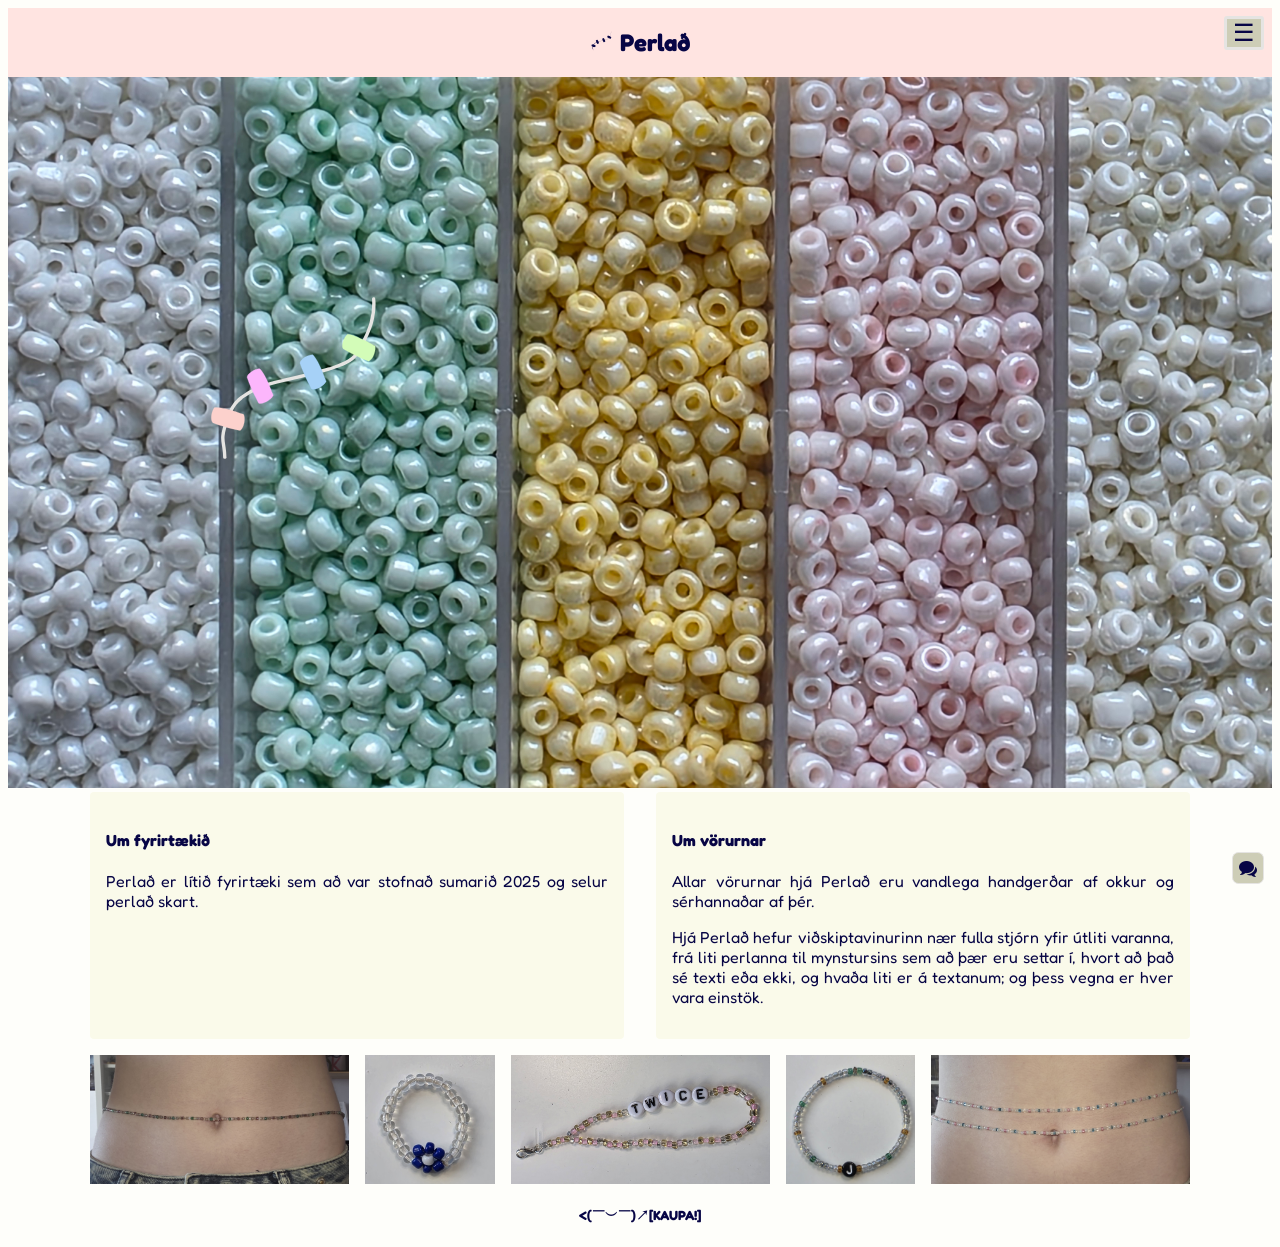
==== Index.html @ db684f69 "File name fix" ====
<!DOCTYPE html>
<html lang="en">
<head>
    <meta charset="UTF-8">
    <meta name="viewport" content="width=device-width, initial-scale=1.0">
    <title>Perlað</title>
    <link rel="icon" type="image/svg" href="SVG/Logo.svg">
    <link rel="stylesheet" href="CSS/styles.min.css">
    <link rel="preconnect" href="https://fonts.googleapis.com">
    <link rel="preconnect" href="https://fonts.gstatic.com" crossorigin>
    <link href="https://fonts.googleapis.com/css2?family=Fredoka:wght@300..700&display=swap" rel="stylesheet">
</head>
<body>
    <div class="topnav pink">
        <div class="shh">
            <h2><a href="Index.html"><span class="icon-Logo"></span> Perlað</a></h2>
        </div>
        <section class="menubar">
        <!-- Hamburger Menu (for mobile) -->
        <input type="checkbox" id="inputMenu">
        <label for="inputMenu" class="labelMenu">☰</label>
        <!-- Top Menu Links -->
        <!-- Navbar -->
        <div class="topmenu">
            <section class="links">
                <a href="Index.html">Forsíða</a>
                <a href="Perlur.html">Perlur</a>
                <a href="Price.html">Verðlisti</a>
                <a href="Shop.html">Vörukaup</a>
                <section class="socialbutts">
                    <a href="#"><span class="icon-facebook2"></span> </a>
                    <a href="#"> <span class="icon-instagram"></span> </a>
                    <a href="#"> <span class="icon-twitter"></span> </a>
                    <a href="#"> <span class="icon-mail"></span></a>
                </section>
            </section>
        </div>
        </section>
    </div>
    <img src="SVG/Logo.svg" class="Logo animate__tada" alt="logo">
    <picture>
            <source media="(min-width:80rem)" srcset="Myndir/Header.jpg">
            <source media="(min-width:60rem)" srcset="Myndir/Header.jpg">
            <source media="(min-width:48rem)" srcset="Myndir/Header.jpg">
            <source media="(min-width:37.5rem)" srcset="Myndir/Header.jpg">
            <source media="(min-width:20rem)" srcset="Myndir/Header.jpg">
            <img src="Myndir/Header.jpg" alt="Header" style="width: 100%;">
    </picture>
    <main class="container">
        <section class="col-2">
            <article>
                <h4>Um fyrirtækið</h4>
                <p>Perlað er lítið fyrirtæki sem að var stofnað sumarið 2025 og selur perlað skart.</p>
            </article>
            <article>
                <h4>Um vörurnar</h4>
                <p>Allar vörurnar hjá Perlað eru vandlega handgerðar af okkur og sérhannaðar af þér.</p>
                <p>Hjá Perlað hefur viðskiptavinurinn nær fulla stjórn yfir útliti varanna, frá liti perlanna til mynstursins sem að þær eru settar í, hvort að það sé texti eða ekki, og hvaða liti er á textanum; og þess vegna er hver vara einstök.</p>
            </article>
        </section>
        <section class="col-5">
            <img src="Myndir/mitti1.jpg" alt="Mittisskraut einfalt" style="width: 100%;">
            <img src="Myndir/hringur.jpg" alt="Hringur með skrauti" style="width: 100%;">
            <img src="Myndir/keychain.jpg" alt="Lyklakippa með lobster claw festingu" style="width: 100%;">
            <img src="Myndir/armband.jpg" alt="Armband með texta" style="width: 100%;">
            <img src="Myndir/mitti2.jpg" alt="Mittisskraut tvöfalt" style="width: 100%;">
        </section>
    </main>
    <footer class="shh">
        <a href="Shop.html"><h5><(￣︶￣)↗[KAUPA!]</h5></a>
    </footer>
    <!--spjallbox-->
    <section class="chatbox">
        <input type="checkbox" id="check">
        <label for="check"><span class="icon-bubbles2"></span></label>
        <div class="chat-content">
            <p>Hvernig get ég aðstoðað þig?</p>
            <form action="#" method="get">
                <textarea placeholder="Skrifaðu skilaboð..." rows="5"></textarea>
                <div><input type="text" name="name" required placeholder="Nafn"></div>
                <div><input type="email" name="email" required placeholder="Tölvupóstfang"></div>
                <button type="submit">Senda skilaboð</button>
            </form>
        </div>
    </section>
</body>
</html>
---- CSS/styles.min.css ----
[data-theme=light],:root:not([data-theme=dark]),:host(:not([data-theme=dark])){color-scheme:light;background-color:#fefefa;color:#070545;--chatbox-a:#cdcdb6;--chatbox-b:#e5e4e2;--chatbox-c:#ebebcf;--chatbox-d:#fafaea;--chatbox-e:#f0f0c7;--chatbox-f:#070545;--table-a:#fefefa;--table-b:#f0efb9;--table-c:#fffdd0;--table-d:#ffed9c;--form-back:#07054574;
.pink{background-color:#ffe4e1;}
.yellow{background-color:#fffdd0;}
.green{background-color:#e9ffdb;}
.blue{background-color:#f0f8ff;}
.purple{background-color:#fae6fa;}
article{background-color:#fafaea;margin-bottom:1em;padding:1em 1em;border-radius:.25em;}
.container{width:100%;margin-right:auto;margin-left:auto;}
a{color:#2633c9;}
.shh,.overview{
a{color:#070545;}
}
*,*::before,*::after{box-sizing:border-box;}
}
@media only screen and (prefers-color-scheme:dark){
:root:not([data-theme]),:host(:not([data-theme])){color-scheme:dark;background-color:#070545;color:#fefefa;--chatbox-a:#06248f;--chatbox-b:#2152b5;--chatbox-c:#5b64e4;--chatbox-d:#3460b9;--chatbox-e:#2515d3;--chatbox-f:#fefefa;--table-a:#070545;--table-b:#010021;--table-c:#020120;--table-d:#0e2bad;--form-back:#fefefa74;
.pink{background-color:#d64271;}
.yellow{background-color:#ecac2c;}
.green{background-color:#5bdb37;}
.blue{background-color:#2f82d5;}
.purple{background-color:#c722c7;}
article{background-color:#09065e;}
a{color:#f5fda7;}
.shh,.overview{
a{color:#fefefa;}
}
}
}
h1{font-family:fredoka;}
h2{font-family:fredoka}
h3{font-family:fredoka}
h4{font-family:fredoka}
h5{font-family:fredoka}
h6{font-family:fredoka}
p{font-family:fredoka;text-align:justify}
a{font-family:fredoka}
li{font-family:fredoka}
form{font-family:fredoka}
option{font-family:fredoka}
select{font-family:fredoka}
input:not([type=checkbox],[type=radio]),select,textarea{margin-bottom:1em}
input:not([type=checkbox],[type=radio],[type=range],[type=file]),select,textarea{appearance:none;padding:.75em 1em}
input:not([type=checkbox],[type=radio]),button[type=submit],select,textarea{width:100%;}
input:not([type=checkbox],[type=radio],[type=range]){height:calc(1em * 1.5em + .75em * 2 + .0625em * 2)}
input:not([type=submit],[type=button],[type=reset],[type=checkbox],[type=radio],[type=file]),:where(select,textarea){outline-width:.0625em;}
[type=submit],[type=reset],[type=button]{margin-bottom:1em}
.col-2,.col-3,.col-4,.col-5,.col-6{display:grid;grid-template-columns:1fr}
@media only screen and (min-width:48em){
.col-4{display:grid;grid-template-columns:1fr 1fr;column-gap:2em}
.col-5{display:grid;grid-template-columns:1fr 1fr;column-gap:2em}
.col-6{display:grid;grid-template-columns:1fr 1fr 1fr;column-gap:2em}
}
@media only screen and (min-width:60em){
.col-2{grid-template-columns:1fr 1fr;column-gap:2em}
.col-3{grid-template-columns:repeat(3,1fr);column-gap:2em}
.col-4{grid-template-columns:repeat(4,1fr);column-gap:1em}
.col-5{grid-template-columns:2fr 1fr 2fr 1fr 2fr;column-gap:1em}
.col-6{grid-template-columns:repeat(6,1fr);column-gap:1em}
}
@media only screen and (min-width:80em){
.col-4{column-gap:2em;}
.col-6{column-gap:2em;}
}
:root,:host{border-radius:.25em;border-width:.0625em}
footer{text-align:center}
.perlur{text-align:center}
.shh{
a{text-decoration:none;}
}
.overview{text-align:center;}
.inlineLabel label{display:inline}
.letters{width:100%;table-layout:fixed}
.letters th:nth-child(1),.letters td:nth-child(1),.letters tfoot td:nth-child(1){text-align:right}
.symbols{width:100%;table-layout:fixed}
.symbols th:nth-child(1),.symbols td:nth-child(1),.symbols tfoot td:nth-child(1){text-align:right}
table{margin-top:0;margin-bottom:1em;font-family:fredoka}
thead{border:none;clip:rect(0 0 0 0);height:1px;margin:-1px;overflow:hidden;padding:0;position:absolute;width:1px}
table,thead,td,tfoot{border:2px solid var(--table-d);border-collapse:collapse}
tr{display:block;border-bottom:1px solid var(--table-b)}
tr:nth-child(odd) td{background-color:var(--table-a)}
tr:nth-child(even) td{background-color:var(--table-c)}
thead{border-bottom:.1875em solid var(--table-b)}
tfoot th,tfoot td{border-top:.1875em solid var(--table-b)}
td{display:block;text-align:right}
td::before{content:attr(data-label);float:left}
@media (min-width:600px){
.container{max-width:510px;padding-right:0;padding-left:0}
thead{display:table-header-group;position:relative;width:auto;overflow:visible}
td{display:table-cell;text-align:center}
td::before{content:none;clear:both}
tr{display:table-row;border-bottom:none}
.letters{width:100%;table-layout:fixed}
.letters th:nth-child(1),.letters td:nth-child(1),.letters tfoot td:nth-child(1){width:15%;text-align:left}
.symbols{width:100%;table-layout:fixed}
.symbols th:nth-child(1),.symbols td:nth-child(1),.symbols tfoot td:nth-child(1){width:20%;text-align:left}
}
fieldset{border:1px solid var(--table-d);border-radius:4px;padding:.5em;margin-bottom:1em}
legend{padding:0 .5em}
dialog>article>header .close,dialog>article>header :is(a,button)[rel=prev]{margin:0;margin-left:1em;padding:0;float:right}
dialog>article .close,dialog>article :is(a,button)[rel=prev]{display:block;width:1em;height:1em;margin-top:calc(1em * -1);margin-bottom:1em;margin-left:auto;border:none;background-image:url("data:image/svg+xml,%3Csvg xmlns='http://www.w3.org/2000/svg' width='24' height='24' viewBox='0 0 24 24' fill='none' stroke='rgb(255, 0, 0)' stroke-width='3' stroke-linecap='round' stroke-linejoin='round'%3E%3Cline x1='18' y1='6' x2='6' y2='18'%3E%3C/line%3E%3Cline x1='6' y1='6' x2='18' y2='18'%3E%3C/line%3E%3C/svg%3E");background-position:center;background-size:auto 1em;background-repeat:no-repeat;background-color:transparent;opacity:1}
dialog>article{width:100%;max-height:calc(100vh - 1em * 2);margin:1em;overflow:auto}
dialog{display:flex;z-index:999;position:fixed;top:0;right:0;bottom:0;left:0;align-items:center;justify-content:center;width:inherit;min-width:100%;height:inherit;min-height:100%;padding:0;border:0;backdrop-filter:blur(.375em);background-color:var(--form-back);color:var(--chatbox-f);}
dialog>article .close:is([aria-current]:not([aria-current=false]),:hover,:active,:focus),dialog>article :is(a,button)[rel=prev]:is([aria-current]:not([aria-current=false]),:hover,:active,:focus){opacity:1;}
dialog:not([open]),dialog[open=false]{display:none;}
select:not([multiple],[size]){padding-right:calc(1em + 1.5em);padding-left:1em;padding-inline-start:1em;padding-inline-end:calc(1em + 1.5rem);background-image:url("data:image/svg+xml,%3Csvg xmlns='http://www.w3.org/2000/svg' width='24' height='24' viewBox='0 0 24 24' fill='none' stroke='rgb(136, 145, 164)' stroke-width='2' stroke-linecap='round' stroke-linejoin='round'%3E%3Cpolyline points='6 9 12 15 18 9'%3E%3C/polyline%3E%3C/svg%3E");background-position:center right .75em;background-size:1em auto;background-repeat:no-repeat;}
.buy{
input[type=submit]{border-color:var(--chatbox-e);background-color:var(--chatbox-e);}
}
article>header,article>footer{margin-right:calc(1em * -1);margin-left:calc(1em * -1);padding:calc(1em * .66) 1em;}
.Logo{display:block;position:absolute;top:150px;left:50px;z-index:5;width:100px;}
.grid{grid-column-gap:1em;grid-row-gap:1em;display:grid;grid-template-rows:1fr;text-align:left;}
.grid>*{min-width:0;}
@media screen and (min-width:768px){
.Logo{top:175px;left:80px;width:140px;}
.container{max-width:700px}
.grid{grid-template-rows:repeat(auto-fit,minmax(0%,1fr));}
dialog>article{max-width:700px}
}
@media screen and (min-width:960px){
.Logo{top:225px;left:100px;width:170px;}
.container{max-width:950px;}
}
@media screen and (min-width:1280px){
.Logo{top:275px;left:200px;width:200px;}
.container{max-width:1100px;}
}
.topnav{display:grid;grid-template-columns:1fr;}
.topnav div:first-child{text-align:center;}
#inputMenu{display:none}
.topnav label{position:fixed;right:1rem;top:1rem;font-size:1.5rem;border:solid var(--chatbox-b);border-radius:3px;padding:0 6px;background-color:var(--chatbox-a);z-index:99;}
#inputMenu:checked~label{background-color:var(--chatbox-b);color:var(--chatbox-a);}
.topmenu{position:fixed;top:3.5em;right:-40em;width:92%;border:1px solid var(--chatbox-b);border-radius:4px;background-color:var(--chatbox-a);z-index:9;transition:right .5s ease-out;}
.topnav #inputMenu:checked~.topmenu{right:1em;transition:right .5s ease-out;}
.topmenu a{display:block;text-align:center;padding:.5em;border-bottom:1px solid var(--chatbox-b);text-decoration:none;}
.socialbutts{display:flex;flex-flow:row;margin:0;justify-content:space-evenly;align-items:center;padding:.5em;}
.socialbutts a{display:inline-block;text-decoration:none;border:0;padding:0 4px;}
@media screen and (max-width:950px){
.topmenu{position:fixed;top:3.5em;right:-90em;}
}
@media screen and (min-width:960px){
.topmenu{position:fixed;top:3.5em;right:-150em;}
}
#check{display:none;}
.chatbox label{display:block;position:fixed;right:1em;bottom:1em;width:2em;height:2em;background-color:var(--chatbox-a);border:1px solid var(--chatbox-b);border-radius:.4em;cursor:pointer;z-index:9;text-align:center;padding-top:.5em;}
.chatbox label:hover,.chatbox label:focus{background-color:var(--chatbox-b);}
.chat-content{position:fixed;right:-22em;bottom:4em;width:20em;height:26em;border:1px solid var(#ccc);padding:1em;background-color:var(--chatbox-a);border-radius:.4em;transition:right .3s ease-in-out;z-index:12;}
#check:checked~.chat-content{right:1em;transition:right .3s ease-in-out;}
:where(table){width:100%;border-collapse:collapse;border-spacing:0;text-indent:0;}
input{font-family:fredoka;}
input,select,textarea{border:.0625em solid var(--chatbox-c);border-radius:.25em;outline:none;background-color:var(--chatbox-d);}
input::placeholder{color:var(--chatbox-f);}
textarea::placeholder{color:var(--chatbox-f);}
textarea{display:block;resize:vertical;font-family:fredoka;}
button{margin:0;overflow:visible;font-family:fredoka;text-transform:none;border:.0625em solid var(--chatbox-e);border-radius:.25em;border-width:.0625em;background-color:var(--chatbox-e);padding:1em 1em;}
@font-face{font-family:icomoon;src:url(fonts/icomoon.eot?1fsh13);src:url(fonts/icomoon.eot?1fsh13#iefix) format('embedded-opentype'),url(fonts/icomoon.ttf?1fsh13) format('truetype'),url(fonts/icomoon.woff?1fsh13) format('woff'),url(fonts/icomoon.svg?1fsh13#icomoon) format('svg');font-weight:normal;font-style:normal;font-display:block;}
[class^="icon-"],[class*=" icon-"]{font-family:'icomoon'!important;speak:never;font-style:normal;font-weight:normal;font-variant:normal;text-transform:none;line-height:1;}
.icon-Logo:before{content:"\e900";}
.icon-bubbles2:before{content:"\e96d";}
.icon-mail:before{content:"\ea83";}
.icon-facebook2:before{content:"\ea91";}
.icon-instagram:before{content:"\ea92";}
.icon-twitter:before{content:"\ea96";}
@keyframes shakeX{
from,to{transform:translate3d(0,0,0);}
10%,30%,50%,70%,90%{transform:translate3d(-10px,0,0);}
20%,40%,60%,80%{transform:translate3d(10px,0,0);}
}
.animate__shakeX{display:block;}
.animate__shakeX:active{animation-timing-function:ease-in-out;animation-name:shakeX;animation-duration:2s;animation-iteration-count:1;}
@keyframes fadeIn{
from{opacity:0;}
to{opacity:1;}
}
.animate__fadeIn{animation-name:fadeIn;animation-duration:5s;animation-iteration-count:1;}
@keyframes tada{
from{transform:scale3d(1,1,1);}
10%,20%{transform:scale3d(.9,.9,.9) rotate3d(0,0,1,-3deg);}
30%,50%,70%,90%{transform:scale3d(1.1,1.1,1.1) rotate3d(0,0,1,3deg);}
40%,60%,80%{transform:scale3d(1.1,1.1,1.1) rotate3d(0,0,1,-3deg);}
to{transform:scale3d(1,1,1);}
}
.animate__tada{animation-name:tada;animation-duration:2s;animation-iteration-count:1;}
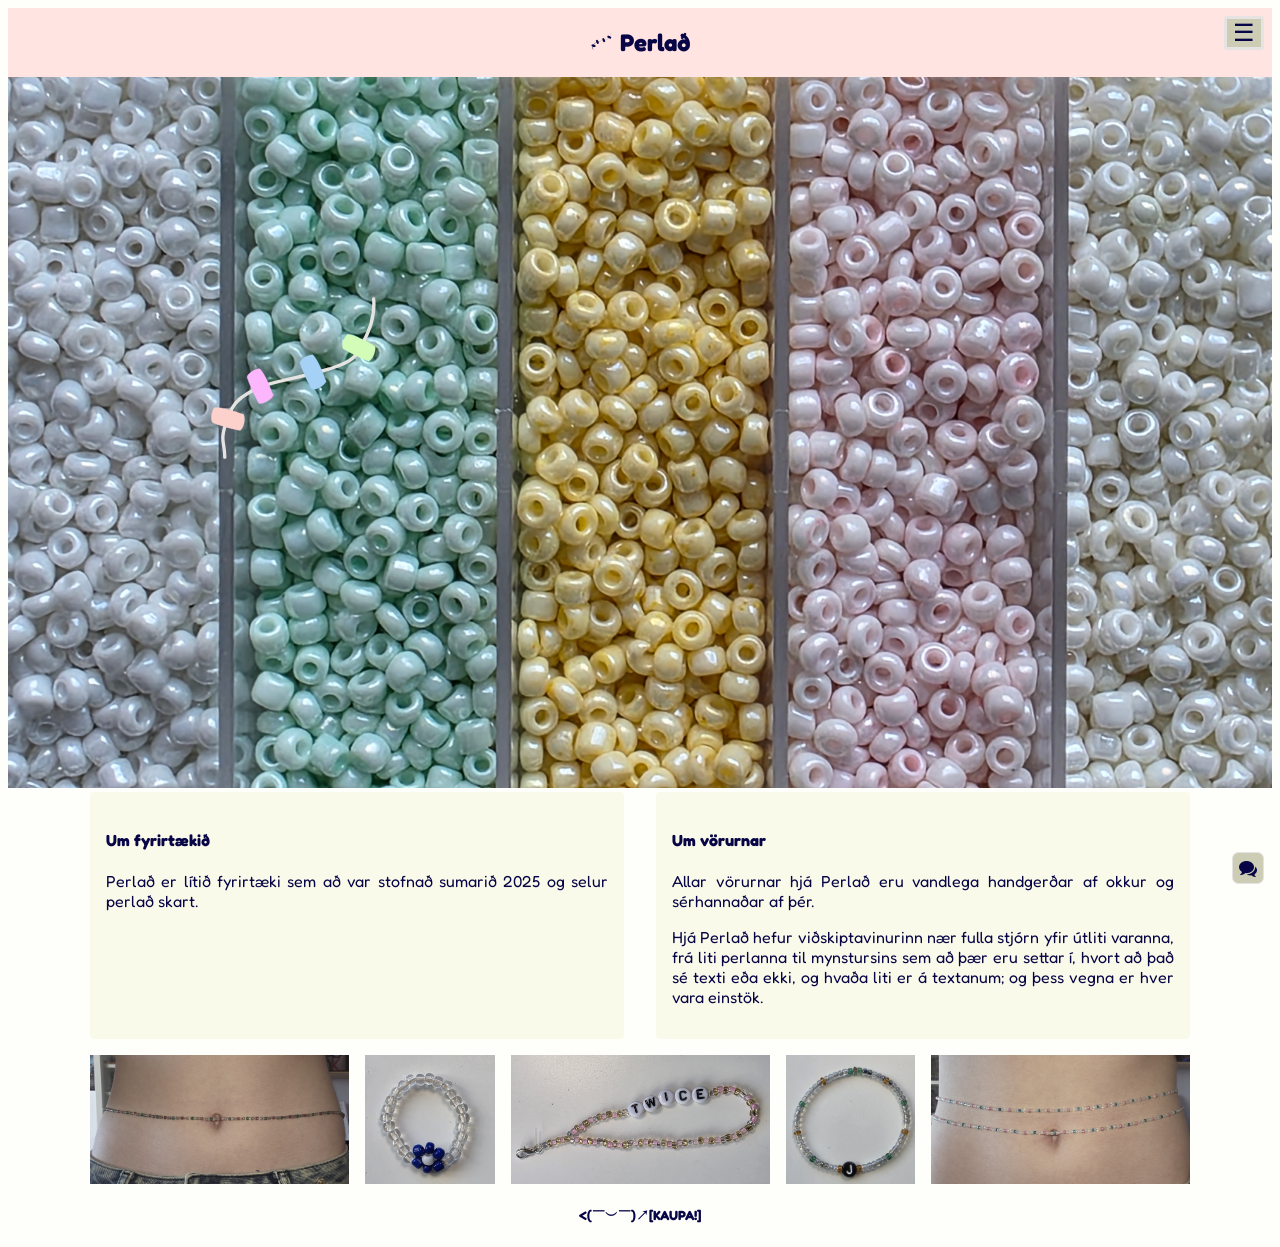
==== commit 76e768bd: "file name fix" ====
--- a/Index.html
+++ b/Index.html
@@ -13,7 +13,7 @@
 <body>
     <div class="topnav pink">
         <div class="shh">
-            <h2><a href="Index.html"><span class="icon-Logo"></span> Perlað</a></h2>
+            <h2><a href="index.html"><span class="icon-Logo"></span> Perlað</a></h2>
         </div>
         <section class="menubar">
         <!-- Hamburger Menu (for mobile) -->
@@ -23,7 +23,7 @@
         <!-- Navbar -->
         <div class="topmenu">
             <section class="links">
-                <a href="Index.html">Forsíða</a>
+                <a href="index.html">Forsíða</a>
                 <a href="Perlur.html">Perlur</a>
                 <a href="Price.html">Verðlisti</a>
                 <a href="Shop.html">Vörukaup</a>
